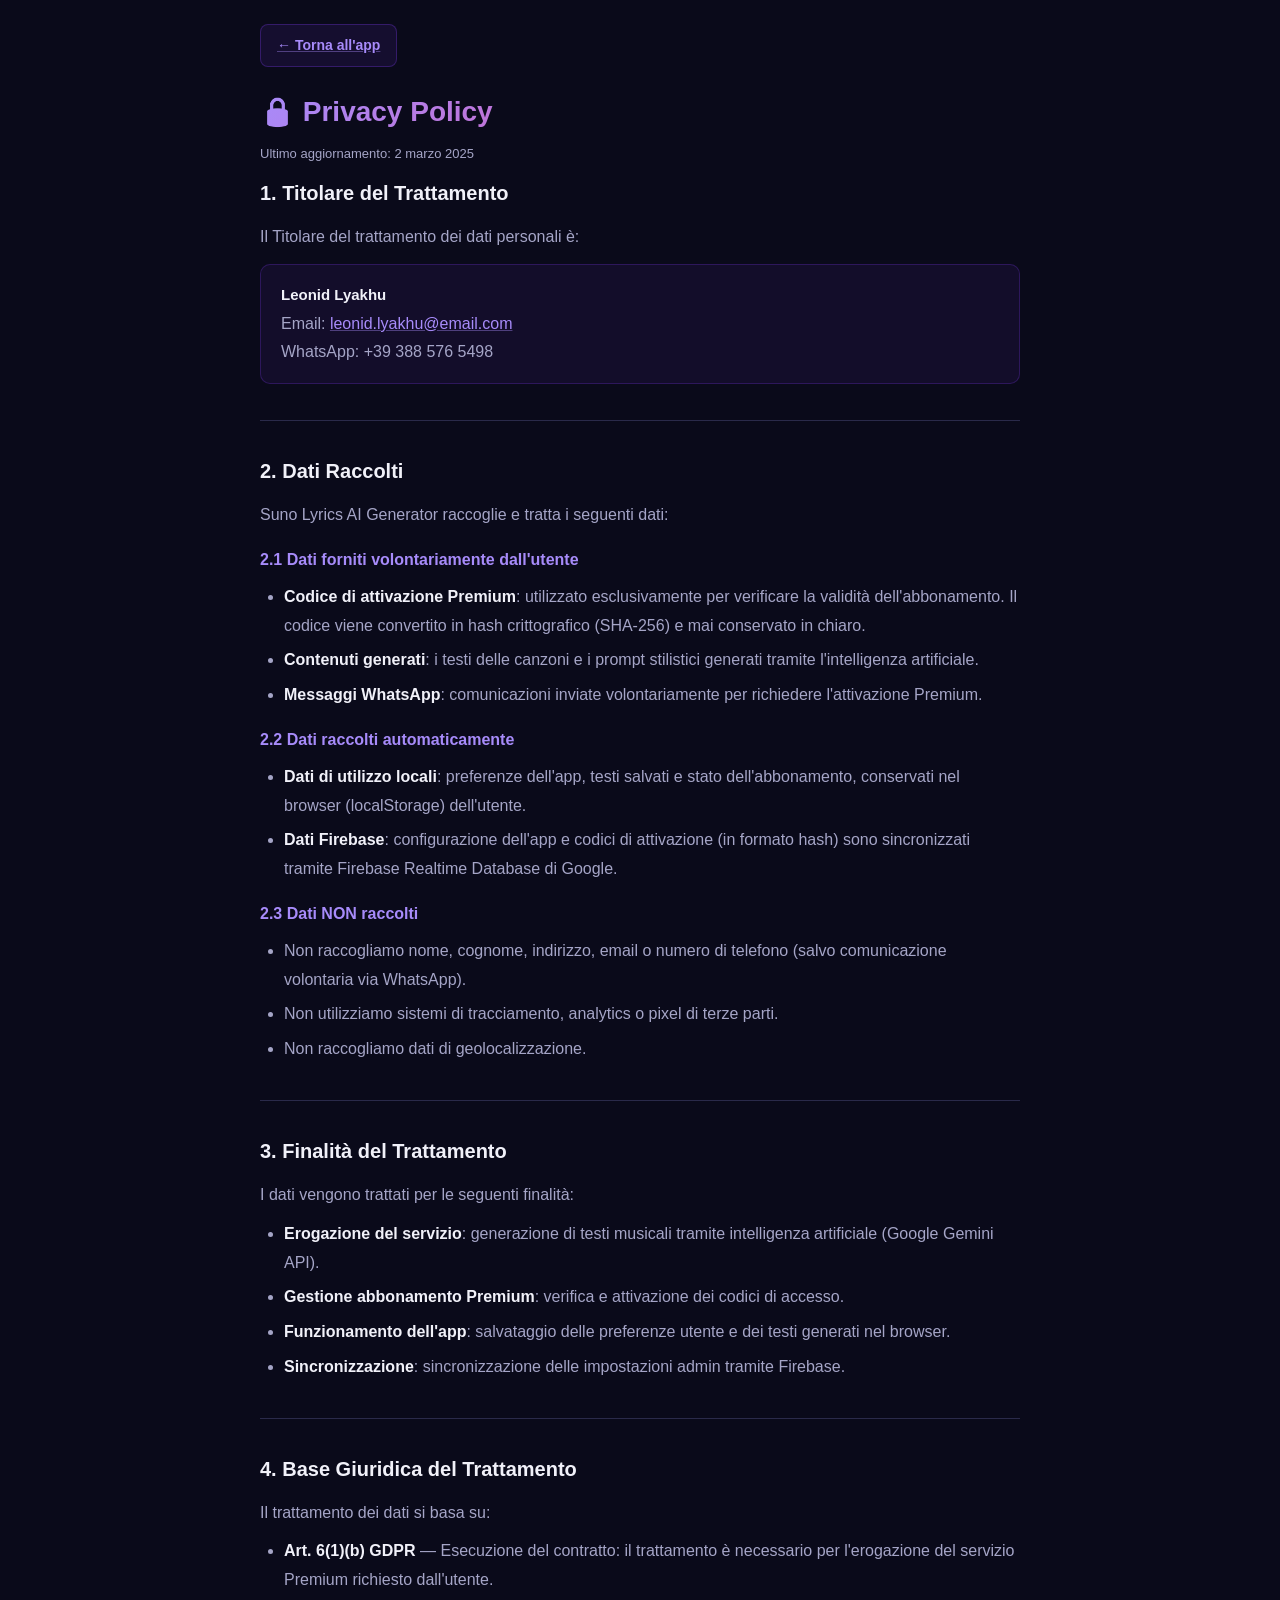
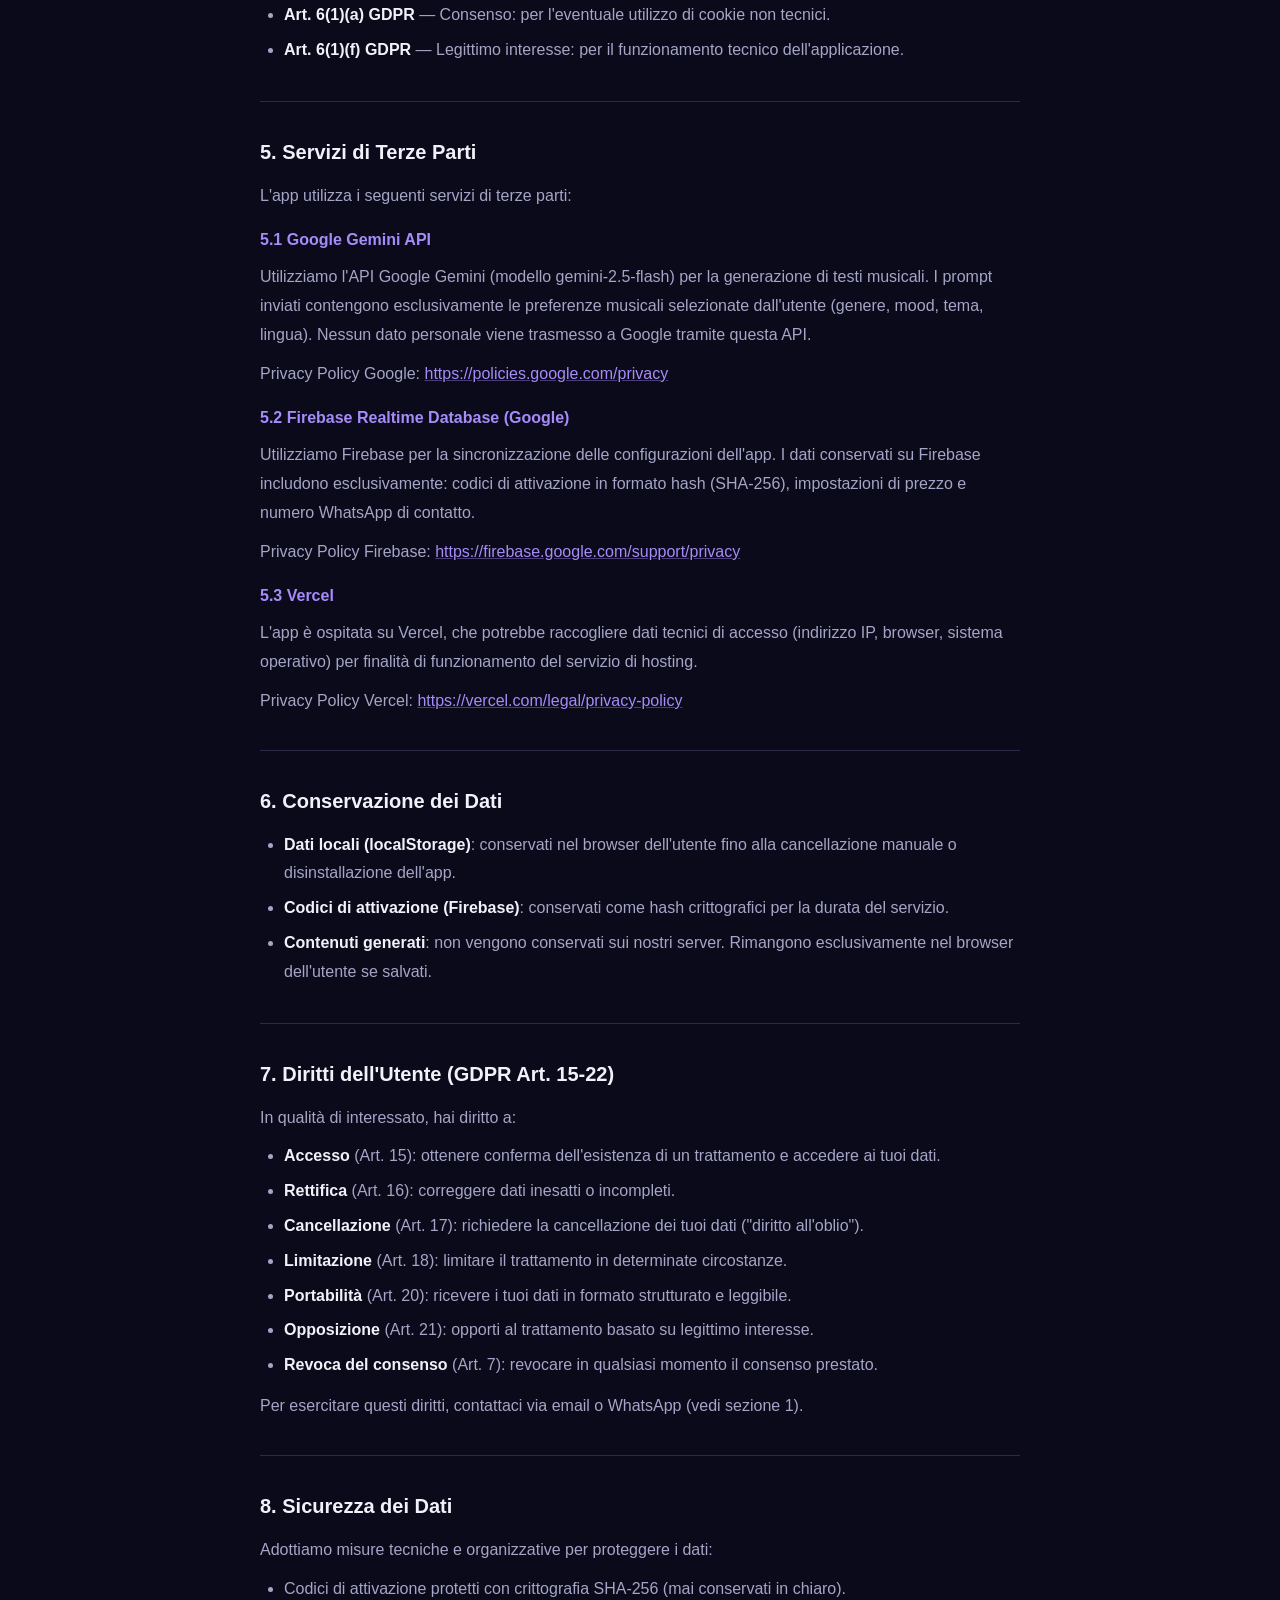
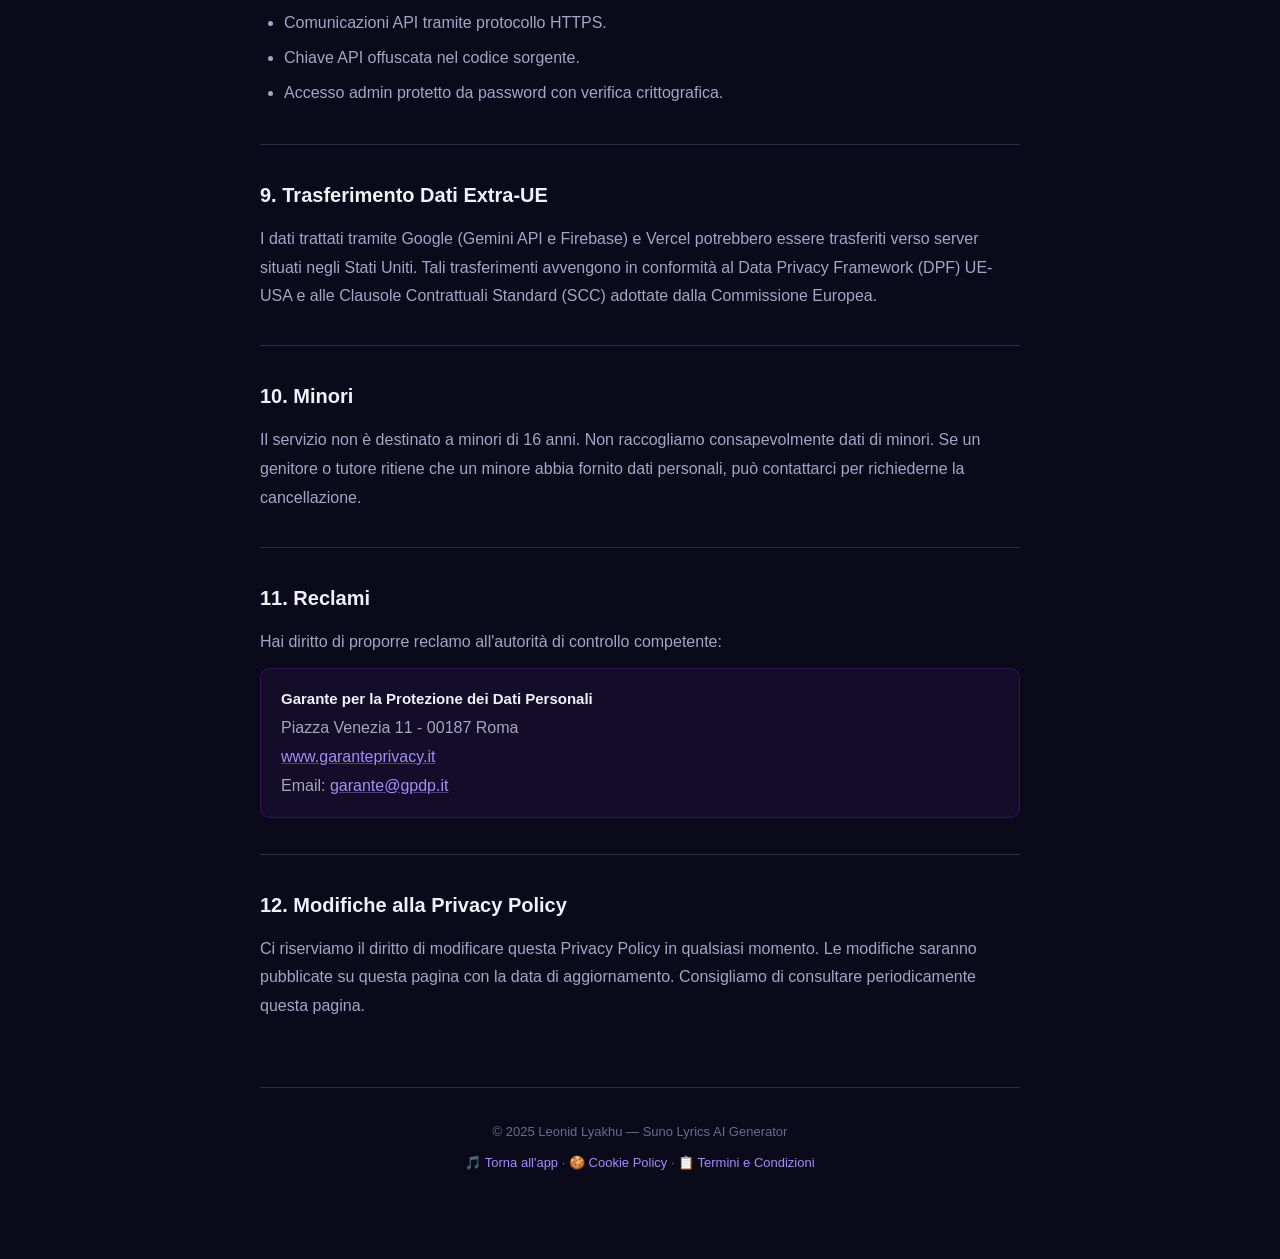
==== privacy.html @ 45f59d8b "Legal compliance: Privacy Policy, Cookie Policy, Terms & Conditions, Cookie Banner, Copyright Footer" ====
<!DOCTYPE html>
<html lang="it">
<head>
  <meta charset="UTF-8">
  <meta name="viewport" content="width=device-width, initial-scale=1.0">
  <meta name="theme-color" content="#7c3aed">
  <title>Privacy Policy - Suno Lyrics AI Generator</title>
  <link rel="stylesheet" href="css/style.css">
  <link rel="stylesheet" href="css/legal.css">
</head>
<body>
  <div class="legal-page">
    <a href="index.html" class="legal-back">← Torna all'app</a>

    <h1>🔒 Privacy Policy</h1>
    <p class="legal-updated">Ultimo aggiornamento: 2 marzo 2025</p>

    <section>
      <h2>1. Titolare del Trattamento</h2>
      <p>Il Titolare del trattamento dei dati personali è:</p>
      <div class="legal-info-box">
        <strong>Leonid Lyakhu</strong><br>
        Email: <a href="mailto:leonid.lyakhu@email.com">leonid.lyakhu@email.com</a><br>
        WhatsApp: +39 388 576 5498
      </div>
    </section>

    <section>
      <h2>2. Dati Raccolti</h2>
      <p>Suno Lyrics AI Generator raccoglie e tratta i seguenti dati:</p>
      
      <h3>2.1 Dati forniti volontariamente dall'utente</h3>
      <ul>
        <li><strong>Codice di attivazione Premium</strong>: utilizzato esclusivamente per verificare la validità dell'abbonamento. Il codice viene convertito in hash crittografico (SHA-256) e mai conservato in chiaro.</li>
        <li><strong>Contenuti generati</strong>: i testi delle canzoni e i prompt stilistici generati tramite l'intelligenza artificiale.</li>
        <li><strong>Messaggi WhatsApp</strong>: comunicazioni inviate volontariamente per richiedere l'attivazione Premium.</li>
      </ul>

      <h3>2.2 Dati raccolti automaticamente</h3>
      <ul>
        <li><strong>Dati di utilizzo locali</strong>: preferenze dell'app, testi salvati e stato dell'abbonamento, conservati nel browser (localStorage) dell'utente.</li>
        <li><strong>Dati Firebase</strong>: configurazione dell'app e codici di attivazione (in formato hash) sono sincronizzati tramite Firebase Realtime Database di Google.</li>
      </ul>

      <h3>2.3 Dati NON raccolti</h3>
      <ul>
        <li>Non raccogliamo nome, cognome, indirizzo, email o numero di telefono (salvo comunicazione volontaria via WhatsApp).</li>
        <li>Non utilizziamo sistemi di tracciamento, analytics o pixel di terze parti.</li>
        <li>Non raccogliamo dati di geolocalizzazione.</li>
      </ul>
    </section>

    <section>
      <h2>3. Finalità del Trattamento</h2>
      <p>I dati vengono trattati per le seguenti finalità:</p>
      <ul>
        <li><strong>Erogazione del servizio</strong>: generazione di testi musicali tramite intelligenza artificiale (Google Gemini API).</li>
        <li><strong>Gestione abbonamento Premium</strong>: verifica e attivazione dei codici di accesso.</li>
        <li><strong>Funzionamento dell'app</strong>: salvataggio delle preferenze utente e dei testi generati nel browser.</li>
        <li><strong>Sincronizzazione</strong>: sincronizzazione delle impostazioni admin tramite Firebase.</li>
      </ul>
    </section>

    <section>
      <h2>4. Base Giuridica del Trattamento</h2>
      <p>Il trattamento dei dati si basa su:</p>
      <ul>
        <li><strong>Art. 6(1)(b) GDPR</strong> — Esecuzione del contratto: il trattamento è necessario per l'erogazione del servizio Premium richiesto dall'utente.</li>
        <li><strong>Art. 6(1)(a) GDPR</strong> — Consenso: per l'eventuale utilizzo di cookie non tecnici.</li>
        <li><strong>Art. 6(1)(f) GDPR</strong> — Legittimo interesse: per il funzionamento tecnico dell'applicazione.</li>
      </ul>
    </section>

    <section>
      <h2>5. Servizi di Terze Parti</h2>
      <p>L'app utilizza i seguenti servizi di terze parti:</p>
      
      <h3>5.1 Google Gemini API</h3>
      <p>Utilizziamo l'API Google Gemini (modello gemini-2.5-flash) per la generazione di testi musicali. I prompt inviati contengono esclusivamente le preferenze musicali selezionate dall'utente (genere, mood, tema, lingua). Nessun dato personale viene trasmesso a Google tramite questa API.</p>
      <p>Privacy Policy Google: <a href="https://policies.google.com/privacy" target="_blank" rel="noopener">https://policies.google.com/privacy</a></p>

      <h3>5.2 Firebase Realtime Database (Google)</h3>
      <p>Utilizziamo Firebase per la sincronizzazione delle configurazioni dell'app. I dati conservati su Firebase includono esclusivamente: codici di attivazione in formato hash (SHA-256), impostazioni di prezzo e numero WhatsApp di contatto.</p>
      <p>Privacy Policy Firebase: <a href="https://firebase.google.com/support/privacy" target="_blank" rel="noopener">https://firebase.google.com/support/privacy</a></p>

      <h3>5.3 Vercel</h3>
      <p>L'app è ospitata su Vercel, che potrebbe raccogliere dati tecnici di accesso (indirizzo IP, browser, sistema operativo) per finalità di funzionamento del servizio di hosting.</p>
      <p>Privacy Policy Vercel: <a href="https://vercel.com/legal/privacy-policy" target="_blank" rel="noopener">https://vercel.com/legal/privacy-policy</a></p>
    </section>

    <section>
      <h2>6. Conservazione dei Dati</h2>
      <ul>
        <li><strong>Dati locali (localStorage)</strong>: conservati nel browser dell'utente fino alla cancellazione manuale o disinstallazione dell'app.</li>
        <li><strong>Codici di attivazione (Firebase)</strong>: conservati come hash crittografici per la durata del servizio.</li>
        <li><strong>Contenuti generati</strong>: non vengono conservati sui nostri server. Rimangono esclusivamente nel browser dell'utente se salvati.</li>
      </ul>
    </section>

    <section>
      <h2>7. Diritti dell'Utente (GDPR Art. 15-22)</h2>
      <p>In qualità di interessato, hai diritto a:</p>
      <ul>
        <li><strong>Accesso</strong> (Art. 15): ottenere conferma dell'esistenza di un trattamento e accedere ai tuoi dati.</li>
        <li><strong>Rettifica</strong> (Art. 16): correggere dati inesatti o incompleti.</li>
        <li><strong>Cancellazione</strong> (Art. 17): richiedere la cancellazione dei tuoi dati ("diritto all'oblio").</li>
        <li><strong>Limitazione</strong> (Art. 18): limitare il trattamento in determinate circostanze.</li>
        <li><strong>Portabilità</strong> (Art. 20): ricevere i tuoi dati in formato strutturato e leggibile.</li>
        <li><strong>Opposizione</strong> (Art. 21): opporti al trattamento basato su legittimo interesse.</li>
        <li><strong>Revoca del consenso</strong> (Art. 7): revocare in qualsiasi momento il consenso prestato.</li>
      </ul>
      <p>Per esercitare questi diritti, contattaci via email o WhatsApp (vedi sezione 1).</p>
    </section>

    <section>
      <h2>8. Sicurezza dei Dati</h2>
      <p>Adottiamo misure tecniche e organizzative per proteggere i dati:</p>
      <ul>
        <li>Codici di attivazione protetti con crittografia SHA-256 (mai conservati in chiaro).</li>
        <li>Comunicazioni API tramite protocollo HTTPS.</li>
        <li>Chiave API offuscata nel codice sorgente.</li>
        <li>Accesso admin protetto da password con verifica crittografica.</li>
      </ul>
    </section>

    <section>
      <h2>9. Trasferimento Dati Extra-UE</h2>
      <p>I dati trattati tramite Google (Gemini API e Firebase) e Vercel potrebbero essere trasferiti verso server situati negli Stati Uniti. Tali trasferimenti avvengono in conformità al Data Privacy Framework (DPF) UE-USA e alle Clausole Contrattuali Standard (SCC) adottate dalla Commissione Europea.</p>
    </section>

    <section>
      <h2>10. Minori</h2>
      <p>Il servizio non è destinato a minori di 16 anni. Non raccogliamo consapevolmente dati di minori. Se un genitore o tutore ritiene che un minore abbia fornito dati personali, può contattarci per richiederne la cancellazione.</p>
    </section>

    <section>
      <h2>11. Reclami</h2>
      <p>Hai diritto di proporre reclamo all'autorità di controllo competente:</p>
      <div class="legal-info-box">
        <strong>Garante per la Protezione dei Dati Personali</strong><br>
        Piazza Venezia 11 - 00187 Roma<br>
        <a href="https://www.garanteprivacy.it" target="_blank" rel="noopener">www.garanteprivacy.it</a><br>
        Email: <a href="mailto:garante@gpdp.it">garante@gpdp.it</a>
      </div>
    </section>

    <section>
      <h2>12. Modifiche alla Privacy Policy</h2>
      <p>Ci riserviamo il diritto di modificare questa Privacy Policy in qualsiasi momento. Le modifiche saranno pubblicate su questa pagina con la data di aggiornamento. Consigliamo di consultare periodicamente questa pagina.</p>
    </section>

    <div class="legal-footer">
      <p>© 2025 Leonid Lyakhu — Suno Lyrics AI Generator</p>
      <p><a href="index.html">🎵 Torna all'app</a> · <a href="cookie.html">🍪 Cookie Policy</a> · <a href="terms.html">📋 Termini e Condizioni</a></p>
    </div>
  </div>
</body>
</html>
---- css/style.css ----
/* ========================================
   SUNO LYRICS AI GENERATOR - PWA STYLES
   ======================================== */

/* CSS Variables */
:root {
  --primary: #7c3aed;
  --primary-light: #a78bfa;
  --primary-dark: #5b21b6;
  --accent: #ec4899;
  --accent-light: #f472b6;
  --bg-dark: #0a0a1a;
  --bg-card: #131328;
  --bg-card-hover: #1a1a3e;
  --bg-input: #1e1e3f;
  --text-primary: #f1f1f9;
  --text-secondary: #a5a5c7;
  --text-muted: #6b6b8e;
  --border: #2a2a4a;
  --success: #10b981;
  --warning: #f59e0b;
  --danger: #ef4444;
  --radius: 12px;
  --radius-sm: 8px;
  --shadow: 0 4px 20px rgba(0, 0, 0, 0.3);
  --shadow-lg: 0 8px 40px rgba(124, 58, 237, 0.15);
  --transition: all 0.3s cubic-bezier(0.4, 0, 0.2, 1);
}

/* Reset & Base */
*, *::before, *::after {
  box-sizing: border-box;
  margin: 0;
  padding: 0;
}

html {
  font-size: 16px;
  scroll-behavior: smooth;
  -webkit-text-size-adjust: 100%;
}

body {
  font-family: -apple-system, BlinkMacSystemFont, 'Segoe UI', Roboto, 'Helvetica Neue', Arial, sans-serif;
  background: var(--bg-dark);
  color: var(--text-primary);
  min-height: 100vh;
  overflow-x: hidden;
  line-height: 1.6;
}

/* Scrollbar */
::-webkit-scrollbar {
  width: 6px;
}
::-webkit-scrollbar-track {
  background: var(--bg-dark);
}
::-webkit-scrollbar-thumb {
  background: var(--primary-dark);
  border-radius: 3px;
}

/* ===== INSTALL BANNER ===== */
.install-banner {
  position: fixed;
  top: 0;
  left: 0;
  right: 0;
  z-index: 1000;
  background: linear-gradient(135deg, var(--primary), var(--accent));
  padding: 12px 16px;
  animation: slideDown 0.5s ease-out;
}

.install-content {
  display: flex;
  align-items: center;
  gap: 12px;
  max-width: 600px;
  margin: 0 auto;
}

.install-icon {
  font-size: 24px;
}

.install-text {
  flex: 1;
}

.install-text strong {
  display: block;
  font-size: 14px;
}

.install-text small {
  font-size: 12px;
  opacity: 0.9;
}

.btn-install {
  background: white;
  color: var(--primary);
  border: none;
  padding: 8px 16px;
  border-radius: 20px;
  font-weight: 700;
  font-size: 13px;
  cursor: pointer;
  white-space: nowrap;
  transition: var(--transition);
}

.btn-install:hover {
  transform: scale(1.05);
}

.btn-dismiss {
  background: transparent;
  border: none;
  color: white;
  font-size: 18px;
  cursor: pointer;
  padding: 4px;
  opacity: 0.7;
}

.btn-dismiss:hover {
  opacity: 1;
}

@keyframes slideDown {
  from { transform: translateY(-100%); }
  to { transform: translateY(0); }
}

/* ===== HEADER ===== */
.app-header {
  text-align: center;
  padding: 24px 16px 0;
  background: linear-gradient(180deg, rgba(124, 58, 237, 0.1) 0%, transparent 100%);
}

.header-top {
  display: flex;
  align-items: center;
  justify-content: center;
  position: relative;
}

.btn-settings {
  position: absolute;
  right: 0;
  top: 50%;
  transform: translateY(-50%);
  background: rgba(124, 58, 237, 0.2);
  border: 1px solid var(--border);
  border-radius: 50%;
  width: 40px;
  height: 40px;
  font-size: 20px;
  cursor: pointer;
  display: flex;
  align-items: center;
  justify-content: center;
  transition: var(--transition);
}

.btn-settings:hover {
  background: rgba(124, 58, 237, 0.4);
  border-color: var(--primary);
}

.logo {
  display: flex;
  align-items: center;
  justify-content: center;
  gap: 10px;
}

.logo-icon {
  font-size: 36px;
  animation: pulse 2s infinite;
}

@keyframes pulse {
  0%, 100% { transform: scale(1); }
  50% { transform: scale(1.1); }
}

.logo h1 {
  font-size: 28px;
  font-weight: 800;
  background: linear-gradient(135deg, var(--primary-light), var(--accent));
  -webkit-background-clip: text;
  -webkit-text-fill-color: transparent;
  background-clip: text;
}

.ai-badge {
  background: linear-gradient(135deg, var(--primary), var(--accent));
  -webkit-background-clip: text;
  -webkit-text-fill-color: transparent;
  background-clip: text;
  font-size: 20px;
}

.tagline {
  color: var(--text-secondary);
  font-size: 14px;
  margin-top: 4px;
}

.created-by {
  color: var(--text-muted);
  font-size: 12px;
  margin-top: 6px;
  letter-spacing: 0.5px;
  font-weight: 500;
}

/* ===== BOTTOM NAVIGATION ===== */
.bottom-nav {
  position: fixed;
  bottom: 0;
  left: 0;
  right: 0;
  display: flex;
  justify-content: space-around;
  align-items: stretch;
  background: var(--bg-card);
  border-top: 1px solid var(--border);
  padding: 4px 0;
  padding-bottom: max(4px, env(safe-area-inset-bottom));
  z-index: 1000;
  backdrop-filter: blur(16px);
  -webkit-backdrop-filter: blur(16px);
  box-shadow: 0 -2px 20px rgba(0, 0, 0, 0.3);
}

.bottom-nav-item {
  flex: 1;
  display: flex;
  flex-direction: column;
  align-items: center;
  justify-content: center;
  gap: 2px;
  background: none;
  border: none;
  color: var(--text-muted);
  padding: 8px 4px;
  cursor: pointer;
  transition: var(--transition);
  position: relative;
  -webkit-tap-highlight-color: transparent;
}

.bottom-nav-item::before {
  content: '';
  position: absolute;
  top: 0;
  left: 50%;
  transform: translateX(-50%) scaleX(0);
  width: 40px;
  height: 3px;
  border-radius: 0 0 3px 3px;
  background: var(--primary);
  transition: transform 0.25s ease;
}

.bottom-nav-item:hover {
  color: var(--text-secondary);
}

.bottom-nav-item.active {
  color: var(--primary-light);
}

.bottom-nav-item.active::before {
  transform: translateX(-50%) scaleX(1);
}

.bottom-nav-icon {
  font-size: 20px;
  line-height: 1;
}

.bottom-nav-label {
  font-size: 10px;
  font-weight: 600;
  letter-spacing: 0.3px;
}

/* ===== MAIN CONTENT ===== */
.app-main {
  max-width: 700px;
  margin: 0 auto;
  padding: 16px;
  padding-bottom: 80px;
}

.tab-content {
  display: none;
}

.tab-content.active {
  display: block;
  animation: fadeIn 0.3s ease;
}

@keyframes fadeIn {
  from { opacity: 0; transform: translateY(10px); }
  to { opacity: 1; transform: translateY(0); }
}

/* ===== CARDS ===== */
.card {
  background: var(--bg-card);
  border-radius: var(--radius);
  padding: 20px;
  margin-bottom: 16px;
  border: 1px solid var(--border);
  box-shadow: var(--shadow);
}

.card-title {
  font-size: 20px;
  font-weight: 700;
  margin-bottom: 16px;
  background: linear-gradient(135deg, var(--text-primary), var(--primary-light));
  -webkit-background-clip: text;
  -webkit-text-fill-color: transparent;
  background-clip: text;
}

.subtitle {
  color: var(--text-secondary);
  font-size: 14px;
  margin-bottom: 16px;
}

/* ===== FORM ELEMENTS ===== */
.form-group {
  margin-bottom: 14px;
}

.form-group label {
  display: block;
  font-size: 13px;
  font-weight: 600;
  color: var(--text-secondary);
  margin-bottom: 6px;
  text-transform: uppercase;
  letter-spacing: 0.5px;
}

.form-row {
  display: grid;
  grid-template-columns: 1fr 1fr;
  gap: 12px;
}

@media (max-width: 480px) {
  .form-row {
    grid-template-columns: 1fr;
  }
}

.input {
  width: 100%;
  background: var(--bg-input);
  border: 1px solid var(--border);
  border-radius: var(--radius-sm);
  padding: 12px 14px;
  font-size: 15px;
  color: var(--text-primary);
  transition: var(--transition);
  outline: none;
  font-family: inherit;
}

.input:focus {
  border-color: var(--primary);
  box-shadow: 0 0 0 3px rgba(124, 58, 237, 0.15);
}

.input::placeholder {
  color: var(--text-muted);
}

select.input {
  cursor: pointer;
  appearance: none;
  background-image: url("data:image/svg+xml,%3Csvg xmlns='http://www.w3.org/2000/svg' width='12' height='12' viewBox='0 0 12 12'%3E%3Cpath fill='%23a5a5c7' d='M6 8L1 3h10z'/%3E%3C/svg%3E");
  background-repeat: no-repeat;
  background-position: right 12px center;
  padding-right: 36px;
}

.textarea {
  resize: vertical;
  min-height: 70px;
}

/* Checkboxes */
.checkbox-group {
  display: flex;
  flex-direction: column;
  gap: 10px;
}

.checkbox-label {
  display: flex;
  align-items: center;
  gap: 10px;
  font-size: 14px;
  color: var(--text-secondary);
  cursor: pointer;
  padding: 8px 12px;
  border-radius: var(--radius-sm);
  transition: var(--transition);
}

.checkbox-label:hover {
  background: rgba(124, 58, 237, 0.05);
}

.checkbox-label input[type="checkbox"] {
  width: 18px;
  height: 18px;
  accent-color: var(--primary);
  cursor: pointer;
}

/* ===== BUTTONS ===== */
.btn-primary {
  width: 100%;
  background: linear-gradient(135deg, var(--primary), var(--accent));
  border: none;
  color: white;
  padding: 16px 24px;
  border-radius: var(--radius);
  font-size: 17px;
  font-weight: 700;
  cursor: pointer;
  display: flex;
  align-items: center;
  justify-content: center;
  gap: 8px;
  transition: var(--transition);
  box-shadow: 0 4px 20px rgba(124, 58, 237, 0.3);
  margin-top: 8px;
}

.btn-primary:hover {
  transform: translateY(-2px);
  box-shadow: 0 6px 30px rgba(124, 58, 237, 0.4);
}

.btn-primary:active {
  transform: translateY(0);
}

.btn-primary.loading {
  pointer-events: none;
  opacity: 0.8;
}

.btn-primary.loading .btn-icon {
  animation: spin 1s linear infinite;
}

@keyframes spin {
  from { transform: rotate(0deg); }
  to { transform: rotate(360deg); }
}

.btn-secondary {
  background: var(--bg-input);
  border: 1px solid var(--border);
  color: var(--text-primary);
  padding: 10px 20px;
  border-radius: var(--radius-sm);
  font-size: 14px;
  font-weight: 600;
  cursor: pointer;
  transition: var(--transition);
}

.btn-secondary:hover {
  background: var(--bg-card-hover);
  border-color: var(--primary);
}

.btn-small {
  padding: 6px 12px;
  font-size: 12px;
}

.btn-copy {
  background: var(--primary-dark);
  border: none;
  color: white;
  padding: 6px 14px;
  border-radius: 20px;
  font-size: 12px;
  font-weight: 600;
  cursor: pointer;
  transition: var(--transition);
}

.btn-copy:hover {
  background: var(--primary);
}

.btn-copy.copied {
  background: var(--success);
}

/* ===== RESULTS ===== */
.results {
  animation: fadeIn 0.5s ease;
}

.result-card {
  border-left: 3px solid var(--primary);
}

.result-header {
  display: flex;
  align-items: center;
  justify-content: space-between;
  margin-bottom: 12px;
  flex-wrap: wrap;
  gap: 8px;
}

.result-header h3 {
  font-size: 16px;
  font-weight: 700;
}

.output-box {
  background: var(--bg-dark);
  border: 1px solid var(--border);
  border-radius: var(--radius-sm);
  padding: 16px;
  font-size: 14px;
  line-height: 1.8;
  max-height: 500px;
  overflow-y: auto;
  white-space: pre-wrap;
  word-break: break-word;
}

.output-box.code {
  font-family: 'Fira Code', 'Cascadia Code', 'Consolas', monospace;
  font-size: 13px;
  color: var(--primary-light);
}

.output-box.lyrics {
  font-size: 15px;
  color: var(--text-primary);
}

.output-box .meta-tag {
  color: var(--accent);
  font-weight: 600;
}

.output-box .section-header {
  color: var(--primary-light);
  font-weight: 700;
  font-size: 14px;
}

.hint {
  font-size: 12px;
  color: var(--text-muted);
  margin-top: 8px;
  font-style: italic;
}

.actions-row {
  display: flex;
  gap: 10px;
  flex-wrap: wrap;
  justify-content: center;
}

.btn-suno {
  width: 100%;
  padding: 14px 24px;
  font-size: 16px;
  font-weight: 700;
  color: #fff;
  background: linear-gradient(135deg, #1a1a2e, #16213e);
  border: 2px solid #e74c3c;
  border-radius: var(--radius);
  cursor: pointer;
  transition: var(--transition);
  letter-spacing: 0.5px;
  text-transform: none;
  box-shadow: 0 4px 15px rgba(231, 76, 60, 0.2);
}

.btn-suno:hover {
  background: linear-gradient(135deg, #e74c3c, #c0392b);
  border-color: #e74c3c;
  box-shadow: 0 6px 25px rgba(231, 76, 60, 0.4);
  transform: translateY(-1px);
}

.btn-suno:active {
  transform: translateY(0);
}

.tips-card ul, .tips-card ol {
  margin-left: 20px;
}

.tips-card li {
  margin-bottom: 6px;
  color: var(--text-secondary);
  font-size: 14px;
}

/* ===== CHIPS (Style Builder) ===== */
.builder-section {
  margin-bottom: 20px;
}

.builder-section h3 {
  font-size: 15px;
  font-weight: 700;
  margin-bottom: 10px;
  color: var(--primary-light);
}

.chip-group {
  display: flex;
  flex-wrap: wrap;
  gap: 8px;
}

.chip {
  background: var(--bg-input);
  border: 1px solid var(--border);
  color: var(--text-secondary);
  padding: 7px 14px;
  border-radius: 20px;
  font-size: 13px;
  cursor: pointer;
  transition: var(--transition);
  white-space: nowrap;
}

.chip:hover {
  border-color: var(--primary);
  color: var(--text-primary);
}

.chip.selected {
  background: var(--primary);
  border-color: var(--primary);
  color: white;
  box-shadow: 0 2px 10px rgba(124, 58, 237, 0.3);
}

.builder-preview {
  margin-top: 20px;
  padding-top: 20px;
  border-top: 1px solid var(--border);
}

/* ===== META TAGS REFERENCE ===== */
.metatag-section {
  margin-bottom: 24px;
}

.metatag-section h3 {
  font-size: 16px;
  font-weight: 700;
  margin-bottom: 10px;
  color: var(--primary-light);
}

.metatag-section p {
  color: var(--text-secondary);
  font-size: 14px;
  margin-bottom: 10px;
}

.tag-list {
  display: flex;
  flex-wrap: wrap;
  gap: 6px;
}

.tag-item {
  background: var(--bg-input);
  border: 1px solid var(--border);
  color: var(--accent-light);
  padding: 6px 12px;
  border-radius: 6px;
  font-size: 12px;
  font-family: 'Fira Code', monospace;
  cursor: pointer;
  transition: var(--transition);
}

.tag-item:hover {
  background: var(--primary-dark);
  border-color: var(--primary);
  color: white;
  transform: scale(1.05);
}

.tag-item:active {
  transform: scale(0.95);
}

.example-box {
  background: var(--bg-dark);
  border: 1px solid var(--border);
  border-radius: var(--radius-sm);
  padding: 12px;
  margin-bottom: 10px;
}

.example-box strong {
  display: block;
  font-size: 13px;
  color: var(--text-secondary);
  margin-bottom: 4px;
}

.example-box code {
  font-family: 'Fira Code', monospace;
  font-size: 12px;
  color: var(--accent-light);
}

.metatag-clipboard {
  margin-top: 20px;
  padding-top: 20px;
  border-top: 2px solid var(--primary-dark);
}

/* ===== GUIDE ===== */
.guide-section {
  margin-bottom: 28px;
  padding-bottom: 20px;
  border-bottom: 1px solid var(--border);
}

.guide-section:last-child {
  border-bottom: none;
}

.guide-section h3 {
  font-size: 17px;
  font-weight: 700;
  margin-bottom: 12px;
  color: var(--primary-light);
}

.guide-section p {
  color: var(--text-secondary);
  font-size: 14px;
  margin-bottom: 8px;
}

.guide-section ul, .guide-section ol {
  margin-left: 20px;
  color: var(--text-secondary);
}

.guide-section li {
  margin-bottom: 6px;
  font-size: 14px;
}

.guide-section code {
  background: var(--bg-input);
  padding: 2px 6px;
  border-radius: 4px;
  font-size: 13px;
  color: var(--accent-light);
}

.formula-box {
  background: linear-gradient(135deg, rgba(124, 58, 237, 0.15), rgba(236, 72, 153, 0.1));
  border: 1px solid var(--primary-dark);
  border-radius: var(--radius-sm);
  padding: 16px;
  margin: 10px 0;
  text-align: center;
}

.formula-box code {
  font-size: 14px;
  background: none;
  color: var(--primary-light);
  font-weight: 600;
}

.comparison {
  display: grid;
  grid-template-columns: 1fr 1fr;
  gap: 12px;
  margin-top: 12px;
}

@media (max-width: 480px) {
  .comparison {
    grid-template-columns: 1fr;
  }
}

.compare-bad, .compare-good {
  border-radius: var(--radius-sm);
  padding: 12px;
}

.compare-bad {
  background: rgba(239, 68, 68, 0.1);
  border: 1px solid rgba(239, 68, 68, 0.3);
}

.compare-good {
  background: rgba(16, 185, 129, 0.1);
  border: 1px solid rgba(16, 185, 129, 0.3);
}

.compare-bad h4, .compare-good h4 {
  font-size: 13px;
  margin-bottom: 8px;
}

.compare-bad pre, .compare-good pre {
  font-family: 'Fira Code', monospace;
  font-size: 12px;
  white-space: pre-wrap;
  color: var(--text-secondary);
}

/* ===== SAVED ===== */
.saved-list {
  display: flex;
  flex-direction: column;
  gap: 12px;
}

.saved-item {
  background: var(--bg-input);
  border: 1px solid var(--border);
  border-radius: var(--radius-sm);
  padding: 16px;
  transition: var(--transition);
}

.saved-item:hover {
  border-color: var(--primary);
}

.saved-item-header {
  display: flex;
  justify-content: space-between;
  align-items: center;
  margin-bottom: 8px;
}

.saved-item-title {
  font-weight: 700;
  font-size: 15px;
}

.saved-item-meta {
  font-size: 12px;
  color: var(--text-muted);
}

.saved-item-genre {
  display: inline-block;
  background: var(--primary-dark);
  color: white;
  padding: 2px 8px;
  border-radius: 10px;
  font-size: 11px;
  font-weight: 600;
}

.saved-item-actions {
  display: flex;
  gap: 8px;
  margin-top: 10px;
}

.empty-state {
  text-align: center;
  color: var(--text-muted);
  padding: 40px 20px;
  font-size: 15px;
}

/* ===== TOAST ===== */
.toast {
  position: fixed;
  bottom: 80px;
  left: 50%;
  transform: translateX(-50%);
  background: var(--primary);
  color: white;
  padding: 12px 24px;
  border-radius: 24px;
  font-size: 14px;
  font-weight: 600;
  box-shadow: 0 4px 20px rgba(0, 0, 0, 0.3);
  z-index: 999;
  animation: toastIn 0.3s ease;
  white-space: nowrap;
}

.toast.success { background: var(--success); }
.toast.error { background: var(--danger); }

@keyframes toastIn {
  from { opacity: 0; transform: translateX(-50%) translateY(20px); }
  to { opacity: 1; transform: translateX(-50%) translateY(0); }
}

/* ===== FOOTER ===== */
.app-footer {
  text-align: center;
  padding: 20px;
  padding-bottom: 80px;
  color: var(--text-muted);
  font-size: 12px;
}

/* ===== HIDDEN ===== */
.hidden {
  display: none !important;
}

/* ===== RESPONSIVE ===== */
@media (max-width: 380px) {
  .logo h1 {
    font-size: 22px;
  }
  .bottom-nav-icon {
    font-size: 18px;
  }
  .bottom-nav-label {
    font-size: 9px;
  }
  .card {
    padding: 16px;
  }
}

/* ===== PWA SAFE AREAS ===== */
@supports (padding: max(0px)) {
  body {
    padding-top: env(safe-area-inset-top);
    padding-bottom: env(safe-area-inset-bottom);
    padding-left: env(safe-area-inset-left);
    padding-right: env(safe-area-inset-right);
  }
}

/* Loading dots animation */
.loading-dots::after {
  content: '';
  animation: dots 1.5s infinite;
}

@keyframes dots {
  0%, 20% { content: '.'; }
  40% { content: '..'; }
  60%, 100% { content: '...'; }
}

/* ===== AI STATUS BAR ===== */
.ai-status-bar {
  display: flex;
  align-items: center;
  justify-content: center;
  gap: 8px;
  padding: 6px 16px;
  margin: 8px auto 0;
  border-radius: 20px;
  background: rgba(255, 255, 255, 0.05);
  border: 1px solid var(--border);
  font-size: 12px;
  color: var(--text-secondary);
  width: fit-content;
  transition: var(--transition);
}

.ai-status-bar.active {
  background: rgba(16, 185, 129, 0.1);
  border-color: rgba(16, 185, 129, 0.3);
  color: var(--success);
}

.ai-status-text {
  font-weight: 600;
}

.status-dot {
  width: 8px;
  height: 8px;
  border-radius: 50%;
  flex-shrink: 0;
}

.status-dot.online {
  background: var(--success);
  box-shadow: 0 0 8px rgba(16, 185, 129, 0.5);
  animation: pulse-dot 2s infinite;
}

.status-dot.offline {
  background: var(--text-muted);
}

.status-dot.error {
  background: var(--danger);
  box-shadow: 0 0 8px rgba(239, 68, 68, 0.5);
}

@keyframes pulse-dot {
  0%, 100% { opacity: 1; }
  50% { opacity: 0.5; }
}

/* ===== SETTINGS MODAL ===== */
.modal-overlay {
  position: fixed;
  top: 0;
  left: 0;
  right: 0;
  bottom: 0;
  background: rgba(0, 0, 0, 0.7);
  backdrop-filter: blur(4px);
  display: flex;
  align-items: center;
  justify-content: center;
  z-index: 1000;
  padding: 16px;
  animation: fadeIn 0.2s ease;
}

.modal-overlay.hidden {
  display: none;
}

@keyframes fadeIn {
  from { opacity: 0; }
  to { opacity: 1; }
}

.modal {
  background: var(--bg-card);
  border: 1px solid var(--border);
  border-radius: var(--radius);
  width: 100%;
  max-width: 480px;
  max-height: 90vh;
  overflow-y: auto;
  box-shadow: var(--shadow-lg);
  animation: slideUp 0.3s ease;
}

@keyframes slideUp {
  from { transform: translateY(20px); opacity: 0; }
  to { transform: translateY(0); opacity: 1; }
}

.modal-header {
  display: flex;
  align-items: center;
  justify-content: space-between;
  padding: 20px 24px;
  border-bottom: 1px solid var(--border);
}

.modal-header h2 {
  font-size: 20px;
  font-weight: 700;
  color: var(--text-primary);
}

.modal-body {
  padding: 24px;
}

.modal-divider {
  border: none;
  border-top: 1px solid var(--border);
  margin: 20px 0;
}

.input-with-btn {
  display: flex;
  gap: 8px;
  align-items: center;
}

.input-with-btn .input {
  flex: 1;
}

.btn-icon-small {
  background: var(--bg-input);
  border: 1px solid var(--border);
  border-radius: var(--radius-sm);
  color: var(--text-primary);
  cursor: pointer;
  padding: 8px 12px;
  font-size: 16px;
  transition: var(--transition);
  flex-shrink: 0;
}

.btn-icon-small:hover {
  background: var(--bg-card-hover);
  border-color: var(--primary);
}

.form-hint {
  display: block;
  margin-top: 6px;
  font-size: 12px;
  color: var(--text-muted);
}

.form-hint a {
  color: var(--primary-light);
  text-decoration: none;
}

.form-hint a:hover {
  text-decoration: underline;
}

.api-status {
  display: flex;
  align-items: center;
  gap: 8px;
  padding: 10px 16px;
  border-radius: var(--radius-sm);
  background: rgba(255, 255, 255, 0.03);
  border: 1px solid var(--border);
  font-size: 13px;
}

.status-text {
  color: var(--text-secondary);
}

/* ===== SOURCE BADGE ===== */
.source-badge {
  display: inline-block;
  padding: 3px 10px;
  border-radius: 12px;
  font-size: 11px;
  font-weight: 700;
  letter-spacing: 0.5px;
  text-transform: uppercase;
}

.source-badge.gemini {
  background: linear-gradient(135deg, rgba(66, 133, 244, 0.2), rgba(52, 168, 83, 0.2));
  color: #81c995;
  border: 1px solid rgba(52, 168, 83, 0.3);
}



/* ===== WELCOME POPUP ===== */
.modal-welcome {
  max-width: 460px;
  overflow-y: auto;
  position: relative;
}

.welcome-close-x {
  position: absolute;
  top: 12px;
  right: 12px;
  z-index: 2;
  width: 32px;
  height: 32px;
  display: flex;
  align-items: center;
  justify-content: center;
  border-radius: 50%;
  background: rgba(0, 0, 0, 0.3);
  color: var(--text-secondary);
  font-size: 16px;
  border: none;
  cursor: pointer;
  transition: var(--transition);
}

.welcome-close-x:hover {
  background: rgba(0, 0, 0, 0.5);
  color: var(--text-primary);
}

.welcome-hero {
  text-align: center;
  padding: 28px 20px 16px;
  background: linear-gradient(135deg, rgba(124, 58, 237, 0.15), rgba(236, 72, 153, 0.1));
  border-bottom: 1px solid var(--border);
}

.welcome-emoji {
  font-size: 48px;
  display: block;
  margin-bottom: 8px;
}

.welcome-hero h2 {
  font-size: 22px;
  font-weight: 700;
  color: var(--text-primary);
}

.welcome-hero h2 strong {
  background: linear-gradient(135deg, var(--primary-light), #ec4899);
  -webkit-background-clip: text;
  -webkit-text-fill-color: transparent;
  background-clip: text;
}

.welcome-intro {
  text-align: center;
  color: var(--text-secondary);
  font-size: 14px;
  line-height: 1.5;
  margin-bottom: 20px;
}

.welcome-features {
  display: flex;
  flex-direction: column;
  gap: 14px;
  margin-bottom: 20px;
}

.welcome-feature {
  display: flex;
  gap: 12px;
  align-items: flex-start;
}

.welcome-feature > span {
  font-size: 24px;
  flex-shrink: 0;
  margin-top: 2px;
}

.welcome-feature strong {
  display: block;
  font-size: 14px;
  font-weight: 700;
  color: var(--text-primary);
  margin-bottom: 2px;
}

.welcome-feature p {
  font-size: 12px;
  color: var(--text-muted);
  line-height: 1.4;
  margin: 0;
}

.welcome-how {
  background: var(--bg-input);
  border: 1px solid var(--border);
  border-radius: var(--radius);
  padding: 14px 16px;
  margin-bottom: 16px;
}

.welcome-how h4 {
  font-size: 14px;
  font-weight: 700;
  color: var(--text-primary);
  margin-bottom: 10px;
}

.welcome-how ol {
  padding-left: 20px;
  margin: 0;
}

.welcome-how li {
  font-size: 13px;
  color: var(--text-secondary);
  line-height: 1.5;
  margin-bottom: 6px;
}

.welcome-how li:last-child {
  margin-bottom: 0;
}

.welcome-btn {
  width: 100%;
  padding: 14px;
  font-size: 16px;
  font-weight: 700;
}

/* ===== BUTTON STATES ===== */
.btn-primary:disabled,
.btn-secondary:disabled {
  opacity: 0.6;
  cursor: not-allowed;
}

/* ===== PREMIUM SECTION ===== */
.premium-box {
  background: linear-gradient(135deg, rgba(245, 158, 11, 0.08), rgba(236, 72, 153, 0.08));
  border: 1px solid rgba(245, 158, 11, 0.25);
  border-radius: var(--radius);
  padding: 20px;
  text-align: center;
}

.premium-header {
  display: flex;
  align-items: center;
  justify-content: center;
  gap: 8px;
  margin-bottom: 8px;
}

.premium-icon {
  font-size: 28px;
}

.premium-header h3 {
  font-size: 20px;
  font-weight: 800;
  background: linear-gradient(135deg, #f59e0b, #ec4899);
  -webkit-background-clip: text;
  -webkit-text-fill-color: transparent;
  background-clip: text;
}

.premium-desc {
  color: var(--text-secondary);
  font-size: 13px;
  margin-bottom: 12px;
}

.premium-price {
  margin: 16px 0;
}

.price-tag {
  font-size: 32px;
  font-weight: 800;
  color: #f59e0b;
}

.price-period {
  font-size: 14px;
  color: var(--text-muted);
}

.premium-features {
  list-style: none;
  text-align: left;
  margin: 16px 0;
  padding: 0;
}

.premium-features li {
  padding: 4px 0;
  font-size: 13px;
  color: var(--text-secondary);
}

.btn-premium {
  width: 100%;
  padding: 14px 24px;
  font-size: 16px;
  font-weight: 700;
  color: #fff;
  background: linear-gradient(135deg, #f59e0b, #ec4899);
  border: none;
  border-radius: var(--radius);
  cursor: pointer;
  transition: var(--transition);
  margin-top: 8px;
}

.btn-premium:hover {
  opacity: 0.9;
  transform: translateY(-1px);
  box-shadow: 0 6px 25px rgba(245, 158, 11, 0.3);
}

.btn-premium.deactivate {
  background: var(--bg-input);
  border: 1px solid var(--border);
  font-size: 13px;
  padding: 10px;
  color: var(--text-muted);
}

.btn-premium.deactivate:hover {
  border-color: var(--danger);
  color: var(--danger);
  box-shadow: none;
}

.premium-code-section {
  margin-top: 16px;
  text-align: left;
}

.premium-code-section label {
  display: block;
  font-size: 13px;
  font-weight: 600;
  color: var(--text-primary);
  margin-bottom: 6px;
}

.premium-status {
  display: flex;
  align-items: center;
  gap: 8px;
  margin-top: 12px;
  padding: 10px;
  border-radius: var(--radius-sm);
  background: rgba(16, 185, 129, 0.1);
  border: 1px solid rgba(16, 185, 129, 0.3);
  color: var(--success);
  font-weight: 700;
  font-size: 14px;
}

.premium-status-info {
  display: flex;
  flex-direction: column;
  gap: 2px;
}

.premium-expiry {
  font-weight: 400;
  font-size: 11px;
  color: rgba(16, 185, 129, 0.8);
}

.premium-expiry.expiring {
  color: #f59e0b;
  font-weight: 600;
}

/* ===== ADMIN PANEL ===== */
.modal-admin {
  max-width: 500px;
}

.admin-section {
  margin-bottom: 20px;
  padding-bottom: 16px;
  border-bottom: 1px solid var(--border);
}

.admin-section:last-of-type {
  border-bottom: none;
  margin-bottom: 0;
  padding-bottom: 0;
}

.admin-section h3 {
  font-size: 15px;
  font-weight: 700;
  color: var(--text-primary);
  margin-bottom: 10px;
  display: flex;
  align-items: center;
  gap: 6px;
}

.admin-badge {
  display: inline-flex;
  align-items: center;
  justify-content: center;
  min-width: 24px;
  height: 22px;
  padding: 0 7px;
  border-radius: 12px;
  font-size: 11px;
  font-weight: 700;
  background: var(--accent);
  color: #fff;
}

.form-row {
  display: grid;
  grid-template-columns: 1fr 1fr;
  gap: 12px;
}

.form-hint {
  display: block;
  margin-top: 4px;
  font-size: 11px;
  color: var(--text-muted);
}

.admin-codes-list {
  display: flex;
  flex-direction: column;
  gap: 6px;
  max-height: 200px;
  overflow-y: auto;
  padding-right: 4px;
}

.admin-codes-list::-webkit-scrollbar {
  width: 4px;
}

.admin-codes-list::-webkit-scrollbar-thumb {
  background: var(--border);
  border-radius: 4px;
}

.admin-code-item {
  display: flex;
  align-items: center;
  justify-content: space-between;
  padding: 8px 12px;
  background: var(--bg-input);
  border: 1px solid var(--border);
  border-radius: var(--radius-sm);
  font-size: 13px;
  transition: var(--transition);
}

.admin-code-item:hover {
  border-color: var(--accent);
}

.admin-code-item code {
  font-family: 'JetBrains Mono', 'Fira Code', monospace;
  font-size: 13px;
  color: var(--accent);
  letter-spacing: 0.5px;
}

.admin-code-item.used {
  opacity: 0.5;
  border-color: var(--danger);
}

.admin-code-item.used code {
  text-decoration: line-through;
  color: var(--text-muted);
}

.admin-code-item.new {
  border-color: var(--success);
  background: rgba(16, 185, 129, 0.05);
}

.admin-code-item.new code {
  color: var(--success);
}

.admin-security-note {
  font-size: 11px;
  color: #f59e0b;
  background: rgba(245, 158, 11, 0.1);
  border: 1px solid rgba(245, 158, 11, 0.3);
  border-radius: var(--radius-sm);
  padding: 8px 10px;
  margin-bottom: 8px;
  text-align: center;
}

.btn-admin-delete {
  background: none;
  border: none;
  cursor: pointer;
  font-size: 14px;
  padding: 2px 6px;
  border-radius: var(--radius-sm);
  transition: var(--transition);
  opacity: 0.5;
}

.btn-admin-delete:hover {
  opacity: 1;
  background: rgba(239, 68, 68, 0.15);
}

.admin-empty {
  text-align: center;
  padding: 16px;
  color: var(--text-muted);
  font-size: 13px;
  font-style: italic;
}

.admin-codes-output {
  margin-top: 12px;
  padding: 12px;
  background: rgba(16, 185, 129, 0.05);
  border: 1px solid rgba(16, 185, 129, 0.2);
  border-radius: var(--radius);
}

.admin-codes-output h4 {
  font-size: 13px;
  color: var(--success);
  margin-bottom: 8px;
}

.modal-divider {
  border: none;
  border-top: 1px solid var(--border);
  margin: 16px 0;
}

/* Admin login modal */
.modal-admin-login {
  max-width: 360px;
}

.admin-login-title {
  text-align: center;
  margin-bottom: 16px;
}

.admin-login-title h3 {
  font-size: 18px;
  font-weight: 800;
  color: var(--text-primary);
}

.btn-small {
  padding: 8px 14px;
  font-size: 12px;
}
---- css/legal.css ----
/* ========================================
   LEGAL PAGES & COOKIE BANNER STYLES
   ======================================== */

/* ===== LEGAL PAGES ===== */
.legal-page {
  max-width: 800px;
  margin: 0 auto;
  padding: 24px 20px 60px;
  color: #f1f1f9;
  line-height: 1.8;
}

.legal-back {
  display: inline-block;
  color: #a78bfa;
  text-decoration: none;
  font-weight: 600;
  font-size: 14px;
  margin-bottom: 20px;
  padding: 8px 16px;
  background: rgba(124, 58, 237, 0.1);
  border: 1px solid rgba(124, 58, 237, 0.3);
  border-radius: 8px;
  transition: all 0.3s ease;
}

.legal-back:hover {
  background: rgba(124, 58, 237, 0.2);
  border-color: #7c3aed;
}

.legal-page h1 {
  font-size: 28px;
  font-weight: 800;
  background: linear-gradient(135deg, #a78bfa, #ec4899);
  -webkit-background-clip: text;
  -webkit-text-fill-color: transparent;
  background-clip: text;
  margin-bottom: 4px;
}

.legal-updated {
  color: #6b6b8e;
  font-size: 13px;
  margin-bottom: 32px;
}

.legal-page section {
  margin-bottom: 32px;
  padding-bottom: 24px;
  border-bottom: 1px solid #2a2a4a;
}

.legal-page section:last-of-type {
  border-bottom: none;
}

.legal-page h2 {
  font-size: 20px;
  font-weight: 700;
  color: #f1f1f9;
  margin-bottom: 12px;
}

.legal-page h3 {
  font-size: 16px;
  font-weight: 600;
  color: #a78bfa;
  margin-top: 16px;
  margin-bottom: 8px;
}

.legal-page p {
  color: #a5a5c7;
  margin-bottom: 10px;
}

.legal-page ul, .legal-page ol {
  color: #a5a5c7;
  padding-left: 24px;
  margin-bottom: 12px;
}

.legal-page li {
  margin-bottom: 6px;
}

.legal-page a {
  color: #a78bfa;
  text-decoration: underline;
  text-decoration-color: rgba(167, 139, 250, 0.4);
  transition: color 0.3s;
}

.legal-page a:hover {
  color: #ec4899;
}

.legal-page strong {
  color: #f1f1f9;
}

.legal-page code {
  background: rgba(124, 58, 237, 0.15);
  color: #a78bfa;
  padding: 2px 6px;
  border-radius: 4px;
  font-size: 13px;
  font-family: 'JetBrains Mono', 'Fira Code', monospace;
}

.legal-info-box {
  background: rgba(124, 58, 237, 0.08);
  border: 1px solid rgba(124, 58, 237, 0.25);
  border-radius: 10px;
  padding: 16px 20px;
  margin: 12px 0;
  line-height: 1.8;
  color: #a5a5c7;
}

.legal-info-box strong {
  color: #f1f1f9;
  font-size: 15px;
}

.legal-highlight {
  background: rgba(16, 185, 129, 0.08);
  border: 1px solid rgba(16, 185, 129, 0.25);
  border-radius: 10px;
  padding: 16px 20px;
  margin: 12px 0;
}

.legal-highlight p {
  color: #a5a5c7;
  margin: 0;
}

.legal-highlight em {
  color: #10b981;
}

.legal-table {
  width: 100%;
  border-collapse: collapse;
  margin: 12px 0;
  font-size: 13px;
}

.legal-table th {
  background: rgba(124, 58, 237, 0.15);
  color: #a78bfa;
  font-weight: 600;
  text-align: left;
  padding: 10px 12px;
  border: 1px solid #2a2a4a;
}

.legal-table td {
  padding: 10px 12px;
  border: 1px solid #2a2a4a;
  color: #a5a5c7;
  vertical-align: top;
}

.legal-table tr:nth-child(even) td {
  background: rgba(19, 19, 40, 0.5);
}

.legal-footer {
  text-align: center;
  padding: 32px 0 16px;
  border-top: 1px solid #2a2a4a;
  margin-top: 32px;
}

.legal-footer p {
  color: #6b6b8e;
  font-size: 13px;
  margin-bottom: 8px;
}

.legal-footer a {
  color: #a78bfa;
  text-decoration: none;
  font-weight: 500;
}

.legal-footer a:hover {
  color: #ec4899;
}

/* ===== COOKIE BANNER ===== */
.cookie-banner {
  position: fixed;
  bottom: 70px;
  left: 0;
  right: 0;
  z-index: 9999;
  background: #1a1a3e;
  border-top: 1px solid #2a2a4a;
  box-shadow: 0 -4px 30px rgba(0, 0, 0, 0.5);
  padding: 16px 20px;
  animation: cookieSlideUp 0.5s ease-out;
}

@keyframes cookieSlideUp {
  from { transform: translateY(100%); opacity: 0; }
  to { transform: translateY(0); opacity: 1; }
}

.cookie-banner-content {
  max-width: 700px;
  margin: 0 auto;
  display: flex;
  flex-direction: column;
  gap: 12px;
}

.cookie-banner-text {
  display: flex;
  align-items: flex-start;
  gap: 10px;
}

.cookie-banner-icon {
  font-size: 24px;
  flex-shrink: 0;
}

.cookie-banner-text p {
  font-size: 13px;
  color: #a5a5c7;
  line-height: 1.6;
  margin: 0;
}

.cookie-banner-text a {
  color: #a78bfa;
  text-decoration: underline;
}

.cookie-banner-actions {
  display: flex;
  gap: 10px;
  justify-content: flex-end;
}

.cookie-btn {
  padding: 8px 20px;
  border-radius: 8px;
  font-size: 13px;
  font-weight: 600;
  cursor: pointer;
  transition: all 0.3s ease;
  border: none;
}

.cookie-btn-accept {
  background: linear-gradient(135deg, #7c3aed, #ec4899);
  color: white;
}

.cookie-btn-accept:hover {
  transform: scale(1.03);
  box-shadow: 0 4px 15px rgba(124, 58, 237, 0.3);
}

.cookie-btn-reject {
  background: transparent;
  color: #a5a5c7;
  border: 1px solid #2a2a4a;
}

.cookie-btn-reject:hover {
  border-color: #6b6b8e;
  color: #f1f1f9;
}

/* ===== APP FOOTER (LEGAL) ===== */
.app-footer-legal {
  text-align: center;
  padding: 16px 20px 90px;
  max-width: 700px;
  margin: 0 auto;
}

.app-footer-legal .footer-brand {
  font-size: 13px;
  color: #6b6b8e;
  margin-bottom: 8px;
}

.app-footer-legal .footer-legal-links {
  display: flex;
  justify-content: center;
  flex-wrap: wrap;
  gap: 8px 16px;
  margin-bottom: 8px;
}

.app-footer-legal .footer-legal-links a {
  color: #a78bfa;
  text-decoration: none;
  font-size: 12px;
  font-weight: 500;
  transition: color 0.3s;
}

.app-footer-legal .footer-legal-links a:hover {
  color: #ec4899;
}

.app-footer-legal .footer-owner {
  font-size: 11px;
  color: #4a4a6e;
  margin-top: 4px;
}

.app-footer-legal .footer-owner a {
  color: #6b6b8e;
  text-decoration: none;
}

/* ===== RECESSO CHECKBOX ===== */
.recesso-checkbox {
  display: flex;
  align-items: flex-start;
  gap: 10px;
  padding: 12px 14px;
  background: rgba(245, 158, 11, 0.06);
  border: 1px solid rgba(245, 158, 11, 0.2);
  border-radius: 8px;
  margin-top: 10px;
  margin-bottom: 6px;
}

.recesso-checkbox input[type="checkbox"] {
  margin-top: 3px;
  accent-color: #7c3aed;
  min-width: 18px;
  min-height: 18px;
  cursor: pointer;
}

.recesso-checkbox label {
  font-size: 12px;
  color: #a5a5c7;
  line-height: 1.5;
  cursor: pointer;
}

.recesso-checkbox label strong {
  color: #f59e0b;
}

.recesso-checkbox label a {
  color: #a78bfa;
  text-decoration: underline;
}

/* ===== RESPONSIVE ===== */
@media (max-width: 600px) {
  .legal-page {
    padding: 16px 14px 40px;
  }

  .legal-page h1 {
    font-size: 22px;
  }

  .legal-page h2 {
    font-size: 17px;
  }

  .legal-table {
    font-size: 11px;
  }

  .legal-table th, .legal-table td {
    padding: 8px 6px;
  }

  .cookie-banner {
    bottom: 65px;
    padding: 12px 14px;
  }

  .cookie-banner-actions {
    flex-direction: column;
  }

  .cookie-btn {
    width: 100%;
    text-align: center;
  }
}
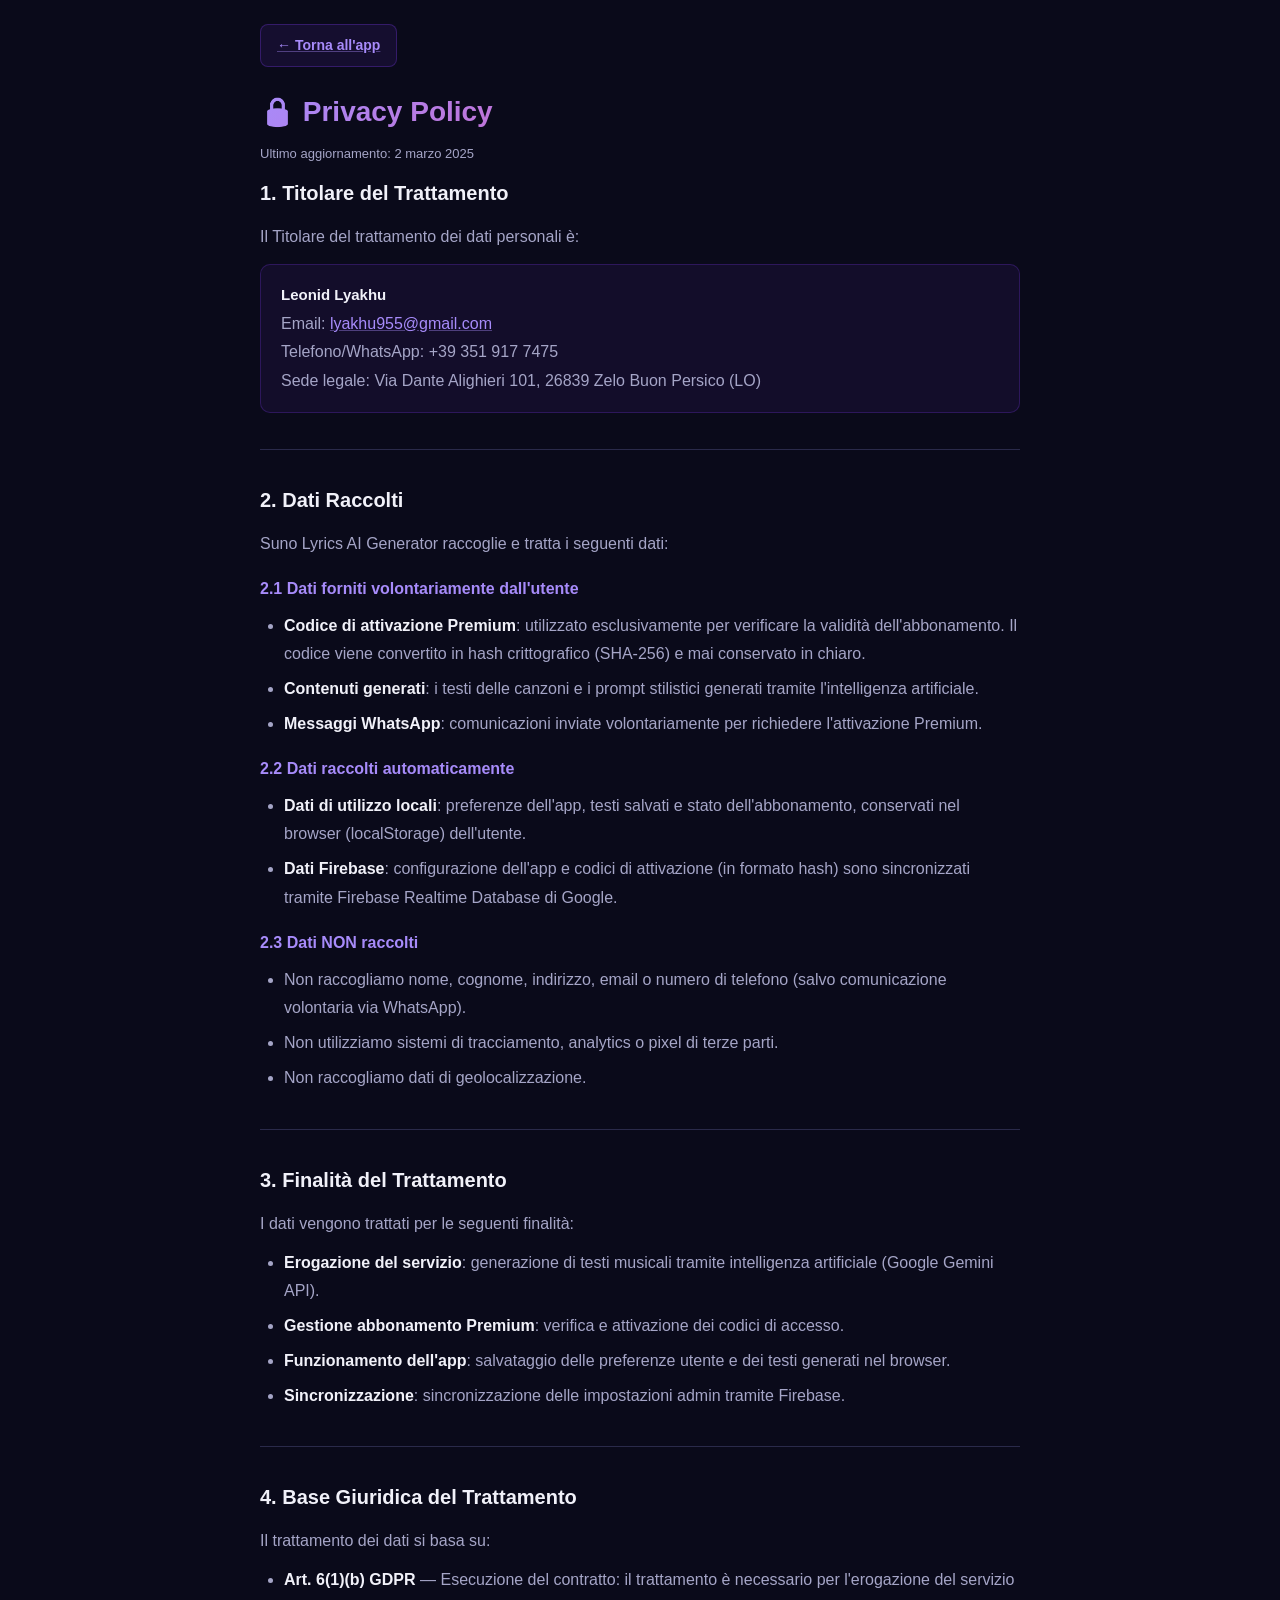
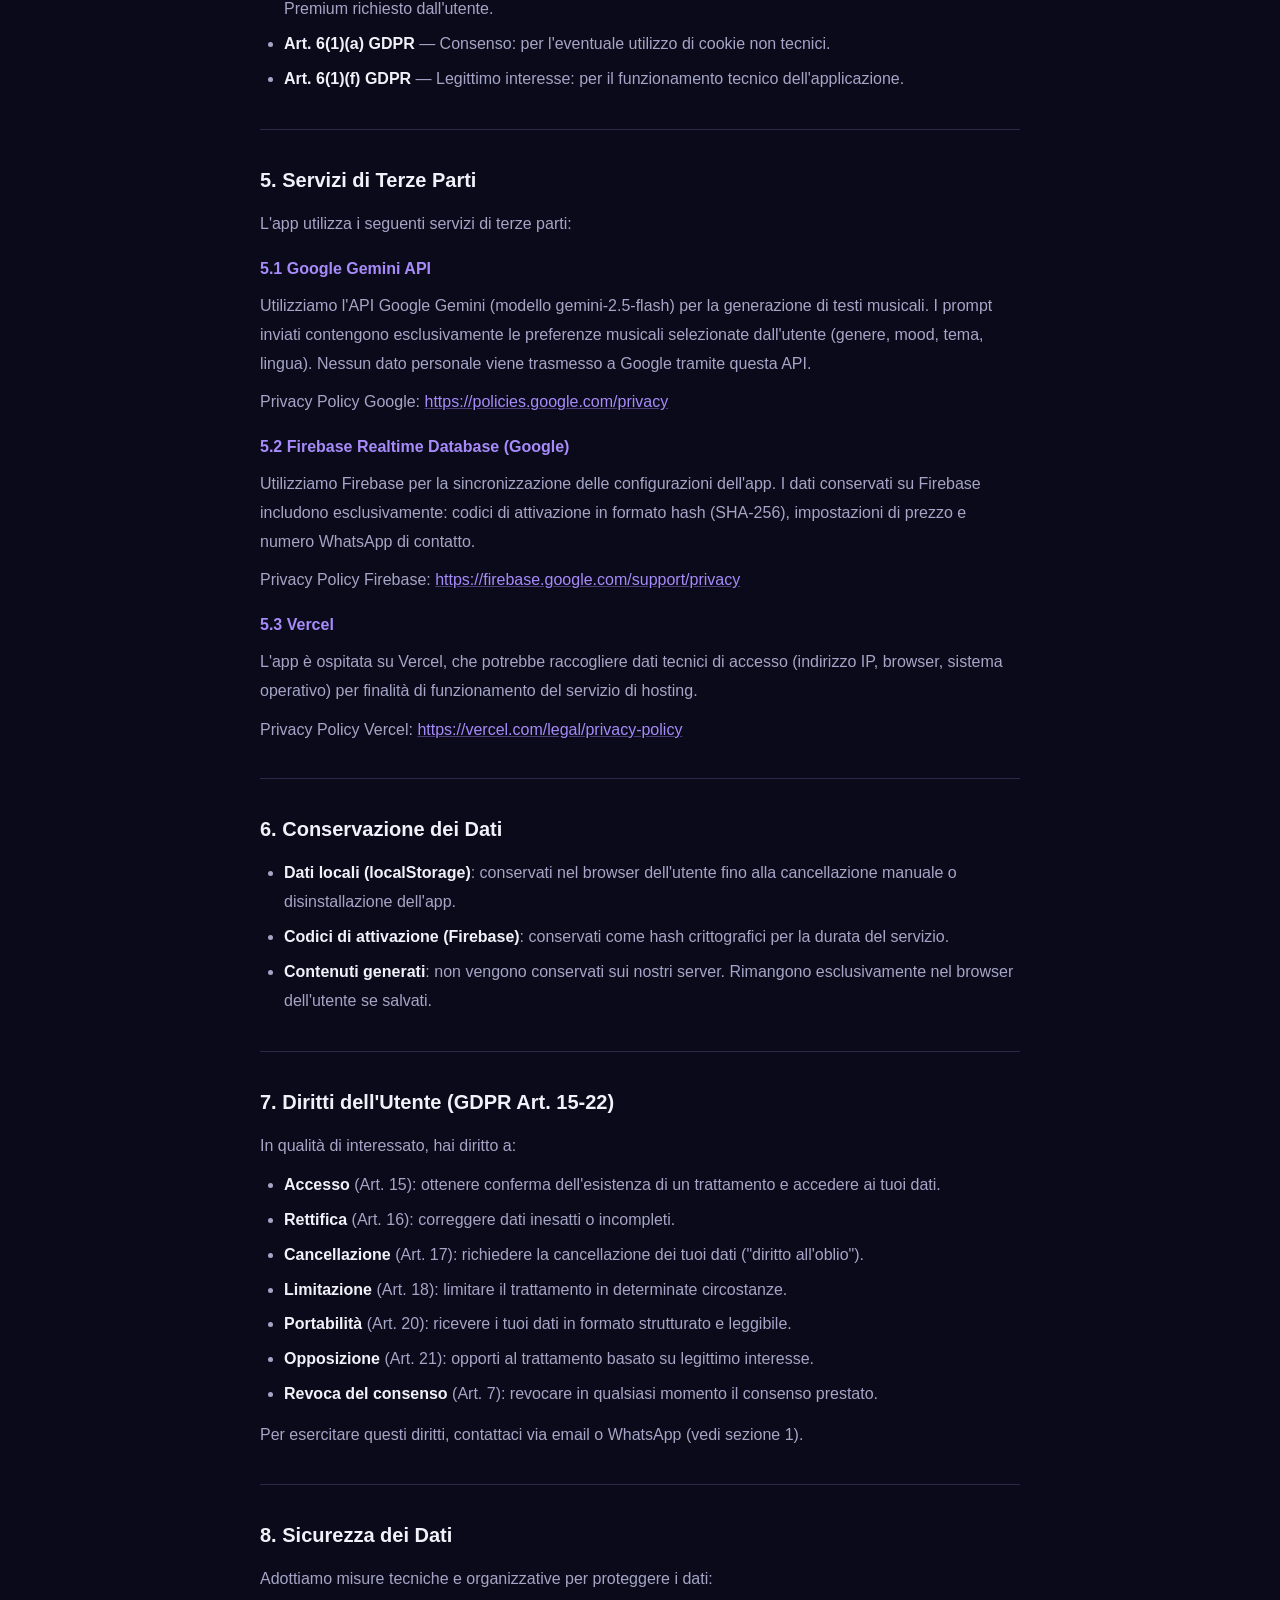
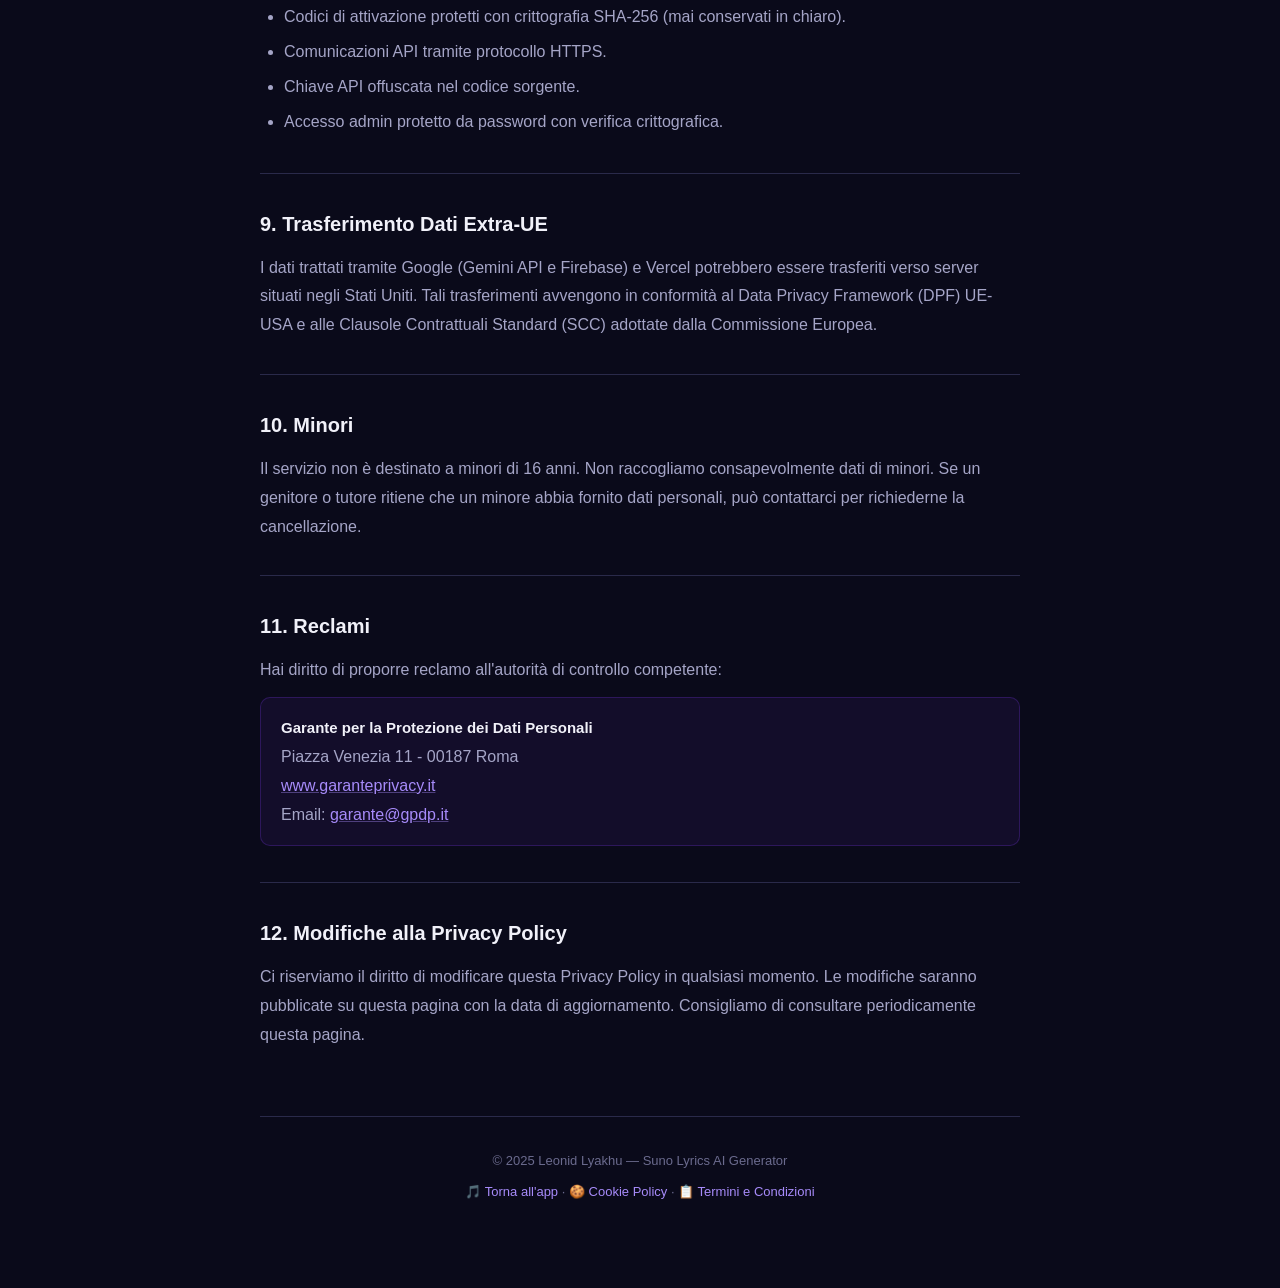
==== commit 054e19c6: "Aggiornamento dati personali: nome, email, telefono, sede legale" ====
--- a/privacy.html
+++ b/privacy.html
@@ -20,8 +20,9 @@
       <p>Il Titolare del trattamento dei dati personali è:</p>
       <div class="legal-info-box">
         <strong>Leonid Lyakhu</strong><br>
-        Email: <a href="mailto:leonid.lyakhu@email.com">leonid.lyakhu@email.com</a><br>
-        WhatsApp: +39 388 576 5498
+        Email: <a href="mailto:lyakhu955@gmail.com">lyakhu955@gmail.com</a><br>
+        Telefono/WhatsApp: +39 351 917 7475<br>
+        Sede legale: Via Dante Alighieri 101, 26839 Zelo Buon Persico (LO)
       </div>
     </section>
 
